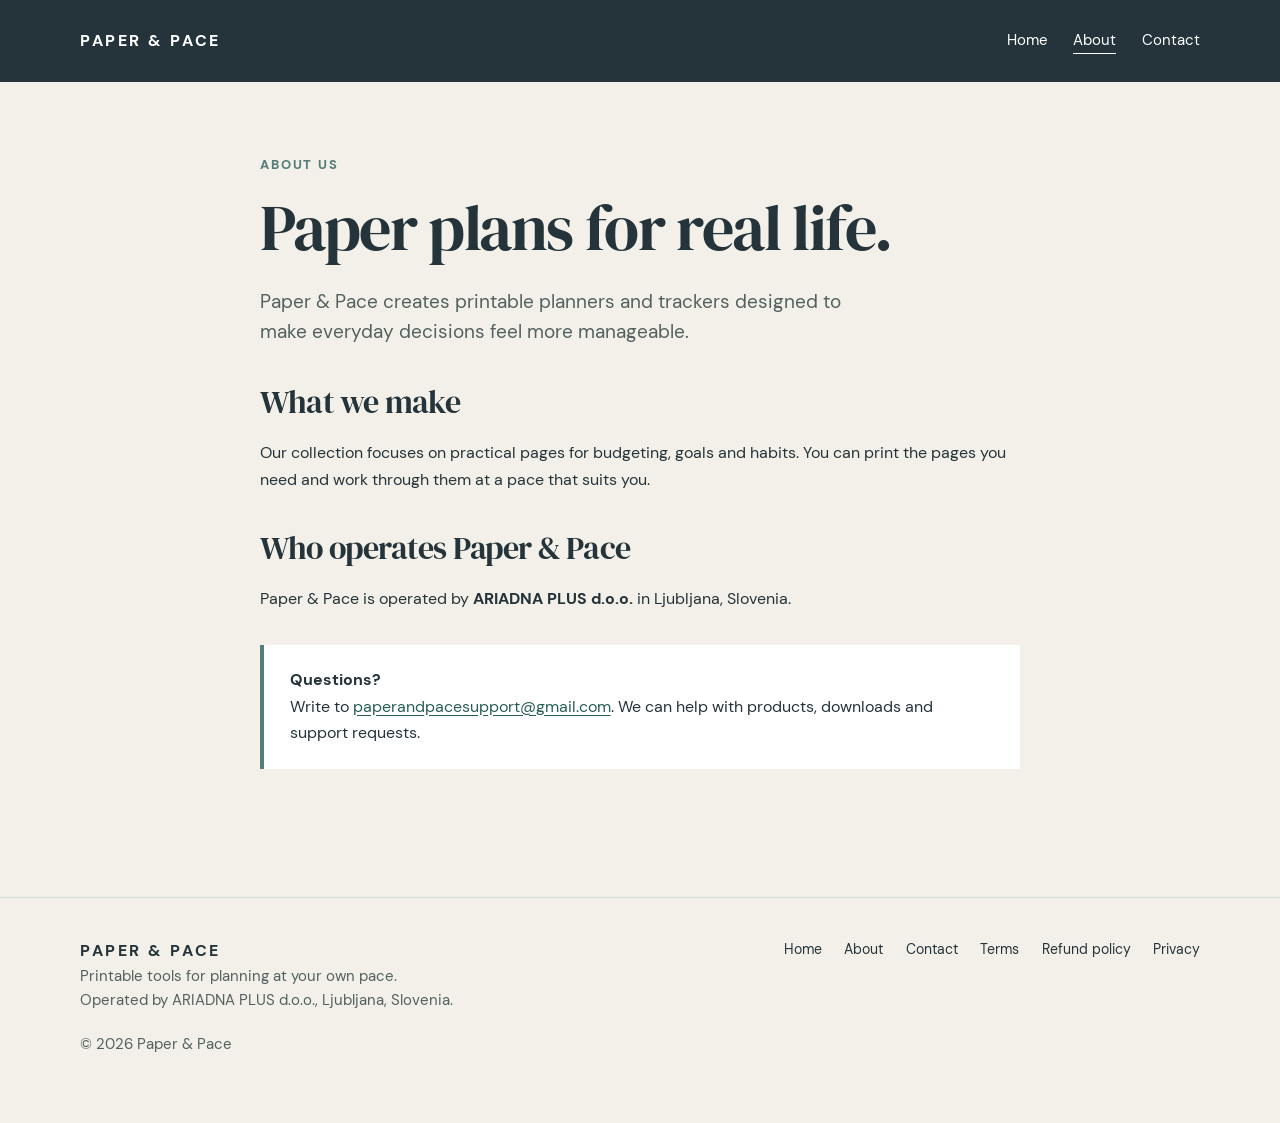
==== about.html @ d6c7c8a6 "Launch Paper and Pace public site" ====
<!doctype html>
<html lang="en">
<head>
  <meta charset="utf-8">
  <meta name="viewport" content="width=device-width, initial-scale=1">
  <meta name="description" content="Meet Paper &amp; Pace, printable tools operated by ARIADNA PLUS d.o.o. in Ljubljana, Slovenia.">
  <meta name="theme-color" content="#24343A">
  <title>About | Paper &amp; Pace</title>
  <link rel="stylesheet" href="styles.css">
</head>
<body>
  <header class="site-header"><div class="shell header-inner"><a class="brand" href="index.html">Paper &amp; Pace</a><nav class="main-nav" aria-label="Main navigation"><a href="index.html">Home</a><a href="about.html" aria-current=page>About</a><a href="contact.html">Contact</a></nav></div></header>
  <main id="main"><div class="shell prose"><p class="eyebrow">About us</p><h1>Paper plans for real life.</h1><p class="lede">Paper &amp; Pace creates printable planners and trackers designed to make everyday decisions feel more manageable.</p><h2>What we make</h2><p>Our collection focuses on practical pages for budgeting, goals and habits. You can print the pages you need and work through them at a pace that suits you.</p><h2>Who operates Paper &amp; Pace</h2><p>Paper &amp; Pace is operated by <strong>ARIADNA PLUS d.o.o.</strong> in Ljubljana, Slovenia.</p><div class="card-note"><strong>Questions?</strong><br>Write to <a href="mailto:paperandpacesupport@gmail.com">paperandpacesupport@gmail.com</a>. We can help with products, downloads and support requests.</div></div></main>
  <footer class="site-footer"><div class="shell footer-inner"><div><a class="brand" href="index.html">Paper &amp; Pace</a><p>Printable tools for planning at your own pace.<br>Operated by ARIADNA PLUS d.o.o., Ljubljana, Slovenia.</p><p>© 2026 Paper &amp; Pace</p></div><nav class="footer-links" aria-label="Footer navigation"><a href="index.html">Home</a><a href="about.html">About</a><a href="contact.html">Contact</a><a href="terms.html">Terms</a><a href="refund.html">Refund policy</a><a href="privacy.html">Privacy</a></nav></div></footer>
</body>
</html>
---- styles.css ----
@font-face{font-family:DM Sans;src:url('assets/fonts/DMSans.ttf') format('truetype');font-display:swap}
@font-face{font-family:DM Sans;src:url('assets/fonts/DMSans-Bold.ttf') format('truetype');font-weight:700;font-display:swap}
@font-face{font-family:DM Serif Display;src:url('assets/fonts/DMSerifDisplay-Regular.ttf') format('truetype');font-display:swap}
:root{--ink:#24343A;--accent:#557C78;--paper:#F3F0E9;--white:#fff;--line:#d5dcd7;--muted:#52615f}
*{box-sizing:border-box}
html{scroll-behavior:smooth}
body{margin:0;background:var(--paper);color:var(--ink);font:400 1rem/1.65 'DM Sans',Arial,sans-serif}
a{color:inherit}
a:focus-visible,button:focus-visible{outline:3px solid var(--accent);outline-offset:3px}
.shell{width:min(1120px,calc(100% - 2.5rem));margin-inline:auto}
.site-header{background:var(--ink);color:var(--white)}
.header-inner{display:flex;align-items:center;justify-content:space-between;gap:1.5rem;min-height:82px}
.brand{font-weight:700;letter-spacing:.16em;text-transform:uppercase;text-decoration:none;font-size:1rem;white-space:nowrap}
.main-nav{display:flex;align-items:center;gap:1.6rem;flex-wrap:wrap}
.main-nav a{font-size:.94rem;text-decoration:none;border-bottom:1px solid transparent}
.main-nav a:hover,.main-nav a[aria-current=page]{border-color:currentColor}
.hero{padding:5rem 0 4.5rem;display:grid;grid-template-columns:1.1fr .9fr;align-items:center;gap:3.5rem}
.eyebrow{font-weight:700;color:var(--accent);text-transform:uppercase;letter-spacing:.14em;font-size:.82rem;margin:0 0 1rem}
h1,h2,h3{font-family:'DM Serif Display',Georgia,serif;font-weight:400;line-height:1.12;letter-spacing:-.025em}
h1{font-size:clamp(3.2rem,6vw,5.5rem);margin:0 0 1.5rem}
h2{font-size:clamp(2.2rem,4vw,3.5rem);margin:0 0 1.2rem}
h3{font-size:1.65rem;margin:.25rem 0 .55rem}
p{margin:0 0 1.2rem}
.lede{font-size:1.2rem;line-height:1.55;max-width:37rem;color:var(--muted)}
.hero-art{position:relative;padding:1.2rem 1.5rem 0;border-radius:18px;background:#d8e2dd;box-shadow:0 22px 60px #17272d22}
.hero-art img{display:block;width:100%;height:420px;object-fit:cover;object-position:top;border-radius:8px 8px 0 0;box-shadow:0 6px 25px #17272d2b}
.hero-art span{position:absolute;right:-1rem;bottom:1.2rem;padding:.55rem .9rem;background:var(--white);border-radius:50px;box-shadow:0 6px 18px #17272d25;font-weight:700;font-size:.82rem}
.button{display:inline-block;padding:.88rem 1.4rem;background:var(--ink);color:var(--white);border-radius:5px;text-decoration:none;font-weight:700;line-height:1.2}
.button:hover{background:var(--accent)}
.button-light{background:var(--white);color:var(--ink)}
.section{padding:3rem 0 5rem}
.section-head{display:flex;align-items:end;justify-content:space-between;gap:2rem;margin-bottom:2rem}
.section-head p{max-width:31rem;color:var(--muted)}
.product-grid{display:grid;grid-template-columns:repeat(3,1fr);gap:1.5rem}
.product-card{background:var(--white);border:1px solid var(--line);border-radius:10px;overflow:hidden;display:flex;flex-direction:column}
.product-card img{display:block;width:100%;aspect-ratio:4/3;object-fit:cover;object-position:top;background:#dfe4df}
.product-body{padding:1.5rem;display:flex;flex-direction:column;flex:1}
.product-body p{color:var(--muted)}
.product-meta{font-size:.9rem;font-weight:700;color:var(--accent)!important;margin-top:auto;padding-top:.5rem}
.product-action{margin-top:1rem}
.coming-soon{display:inline-block;padding:.8rem 0;color:var(--muted);font-weight:700}
.feature-band{background:var(--ink);color:var(--white);padding:4rem 0}
.feature-grid{display:grid;grid-template-columns:repeat(3,1fr);gap:2rem}
.feature-grid h3{font-size:1.45rem}
.feature-grid p{color:#d9e2df}
.prose{max-width:760px;padding:4.5rem 0 6rem}
.prose h1{font-size:clamp(2.7rem,5vw,4.4rem)}
.prose h2{font-size:2rem;margin-top:2.4rem}
.prose ul{padding-left:1.4rem}
.prose li{margin-bottom:.45rem}
.prose a{color:#285e57;text-underline-offset:3px}
.card-note{background:var(--white);border-left:4px solid var(--accent);padding:1.4rem 1.6rem;margin:2rem 0}
.site-footer{border-top:1px solid var(--line);padding:2.5rem 0 3rem}
.footer-inner{display:flex;justify-content:space-between;gap:2rem;flex-wrap:wrap}
.footer-inner p{max-width:26rem;color:var(--muted);font-size:.92rem}
.footer-links{display:flex;gap:.8rem 1.4rem;flex-wrap:wrap;align-content:start}
.footer-links a{font-size:.88rem;text-decoration:none}
.footer-links a:hover{text-decoration:underline}
@media(max-width:800px){.hero{grid-template-columns:1fr;padding-top:3.5rem}.hero-art{max-width:540px}.product-grid,.feature-grid{grid-template-columns:1fr 1fr}.section-head{display:block}}
@media(max-width:560px){.shell{width:min(100% - 2rem,1120px)}.header-inner{display:block;padding:1.1rem 0}.main-nav{gap:.75rem 1.2rem;margin-top:.7rem}.hero{gap:2rem}.hero-art img{height:340px}.hero-art span{right:.25rem}.product-grid,.feature-grid{grid-template-columns:1fr}.section{padding-bottom:3.5rem}.prose{padding:3rem 0 4rem}}
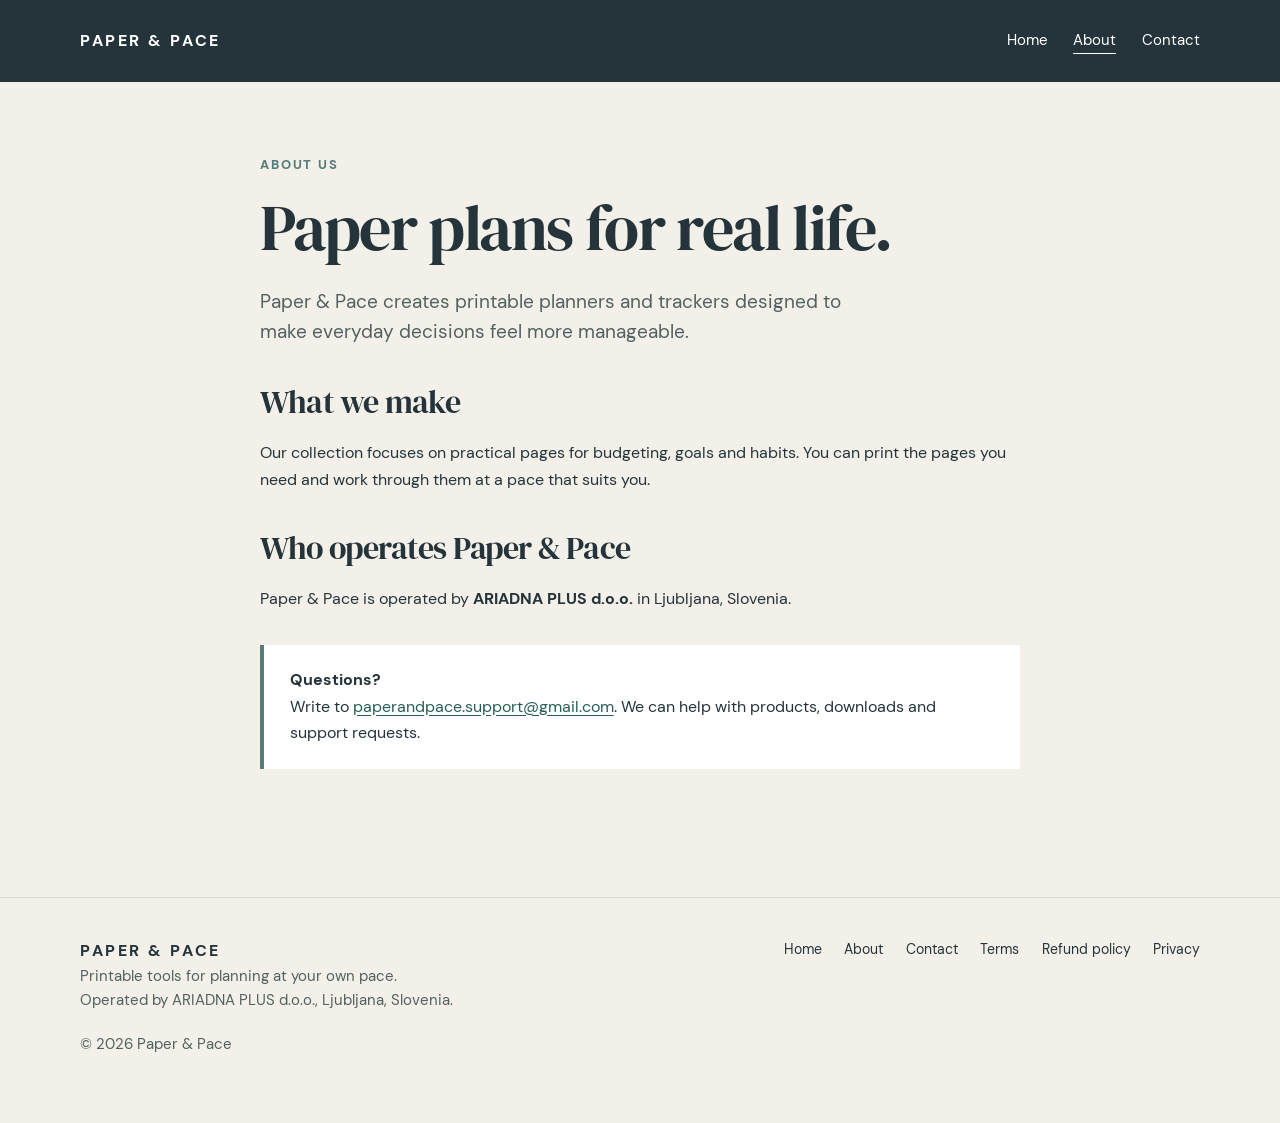
==== commit 27cdab74: "Use Polar support email across site" ====
--- a/about.html
+++ b/about.html
@@ -10,7 +10,7 @@
 </head>
 <body>
   <header class="site-header"><div class="shell header-inner"><a class="brand" href="index.html">Paper &amp; Pace</a><nav class="main-nav" aria-label="Main navigation"><a href="index.html">Home</a><a href="about.html" aria-current=page>About</a><a href="contact.html">Contact</a></nav></div></header>
-  <main id="main"><div class="shell prose"><p class="eyebrow">About us</p><h1>Paper plans for real life.</h1><p class="lede">Paper &amp; Pace creates printable planners and trackers designed to make everyday decisions feel more manageable.</p><h2>What we make</h2><p>Our collection focuses on practical pages for budgeting, goals and habits. You can print the pages you need and work through them at a pace that suits you.</p><h2>Who operates Paper &amp; Pace</h2><p>Paper &amp; Pace is operated by <strong>ARIADNA PLUS d.o.o.</strong> in Ljubljana, Slovenia.</p><div class="card-note"><strong>Questions?</strong><br>Write to <a href="mailto:paperandpacesupport@gmail.com">paperandpacesupport@gmail.com</a>. We can help with products, downloads and support requests.</div></div></main>
+  <main id="main"><div class="shell prose"><p class="eyebrow">About us</p><h1>Paper plans for real life.</h1><p class="lede">Paper &amp; Pace creates printable planners and trackers designed to make everyday decisions feel more manageable.</p><h2>What we make</h2><p>Our collection focuses on practical pages for budgeting, goals and habits. You can print the pages you need and work through them at a pace that suits you.</p><h2>Who operates Paper &amp; Pace</h2><p>Paper &amp; Pace is operated by <strong>ARIADNA PLUS d.o.o.</strong> in Ljubljana, Slovenia.</p><div class="card-note"><strong>Questions?</strong><br>Write to <a href="mailto:paperandpace.support@gmail.com">paperandpace.support@gmail.com</a>. We can help with products, downloads and support requests.</div></div></main>
   <footer class="site-footer"><div class="shell footer-inner"><div><a class="brand" href="index.html">Paper &amp; Pace</a><p>Printable tools for planning at your own pace.<br>Operated by ARIADNA PLUS d.o.o., Ljubljana, Slovenia.</p><p>© 2026 Paper &amp; Pace</p></div><nav class="footer-links" aria-label="Footer navigation"><a href="index.html">Home</a><a href="about.html">About</a><a href="contact.html">Contact</a><a href="terms.html">Terms</a><a href="refund.html">Refund policy</a><a href="privacy.html">Privacy</a></nav></div></footer>
 </body>
 </html>
